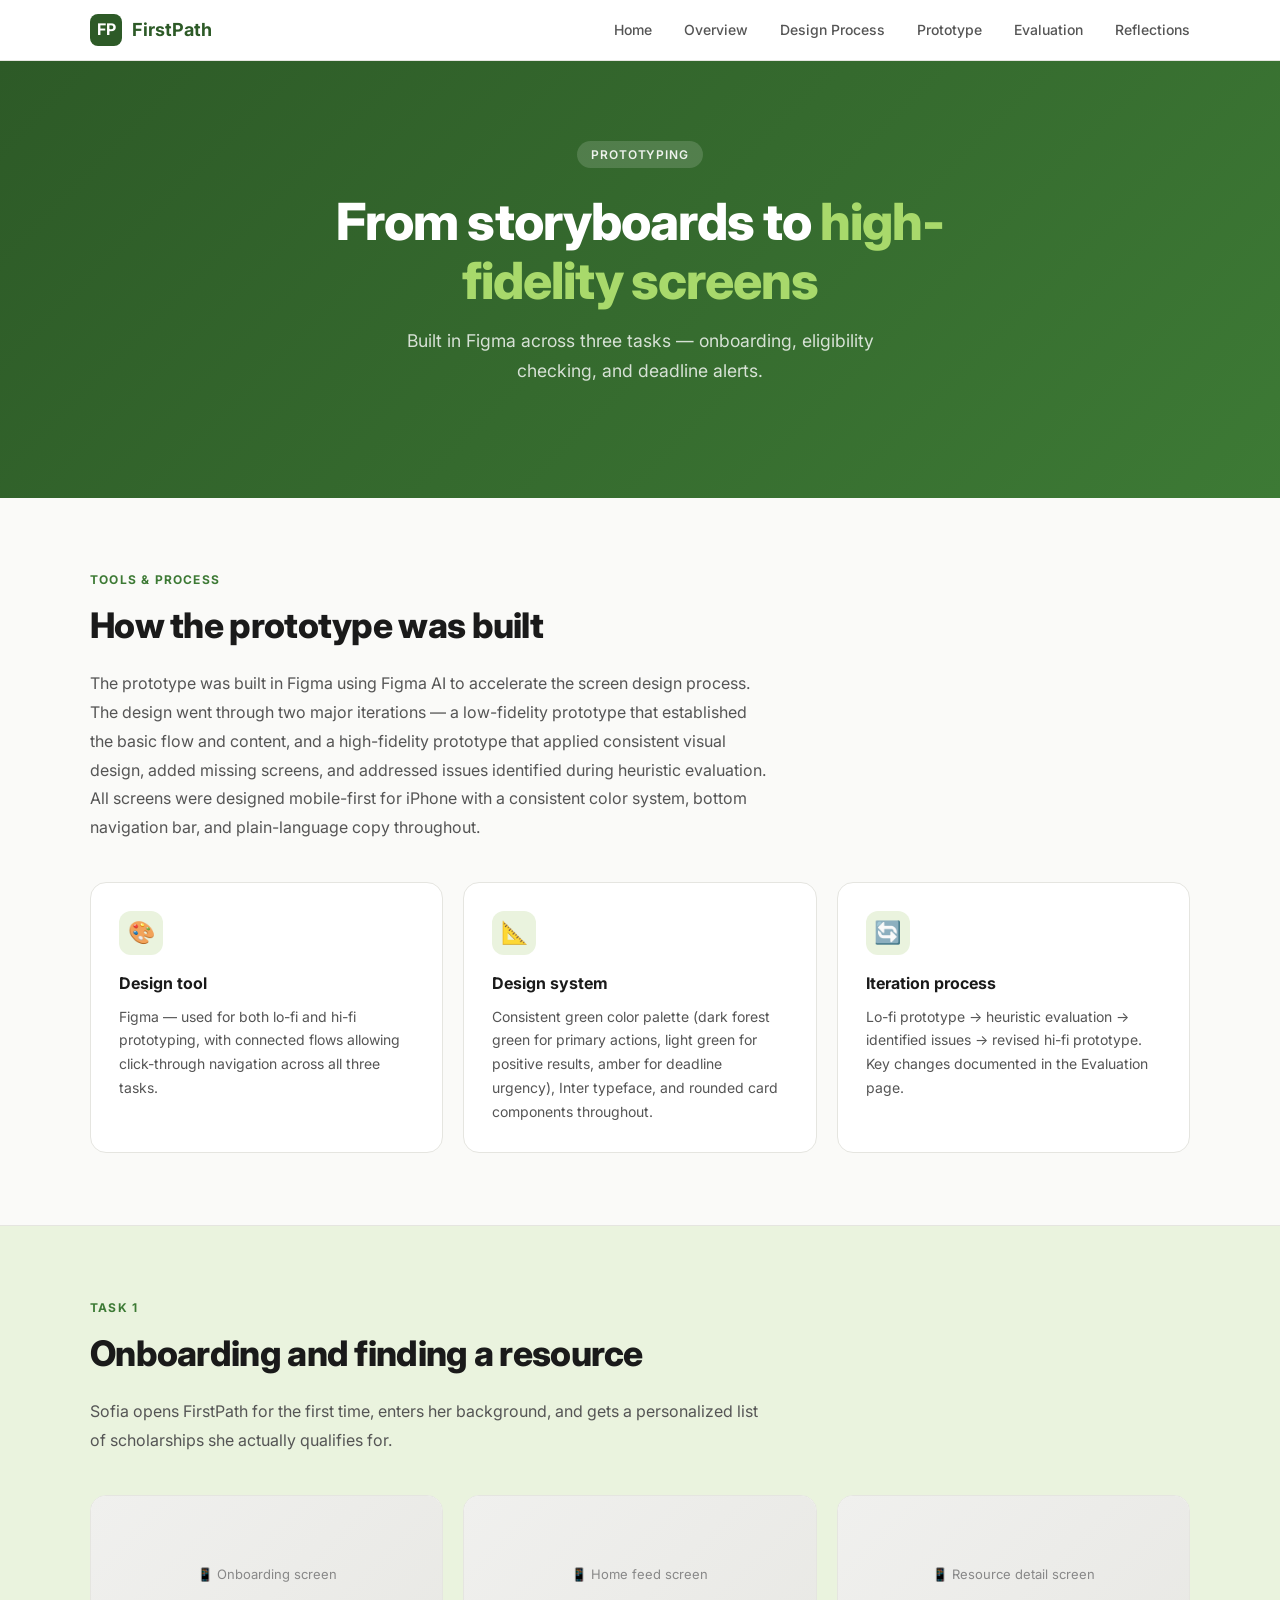
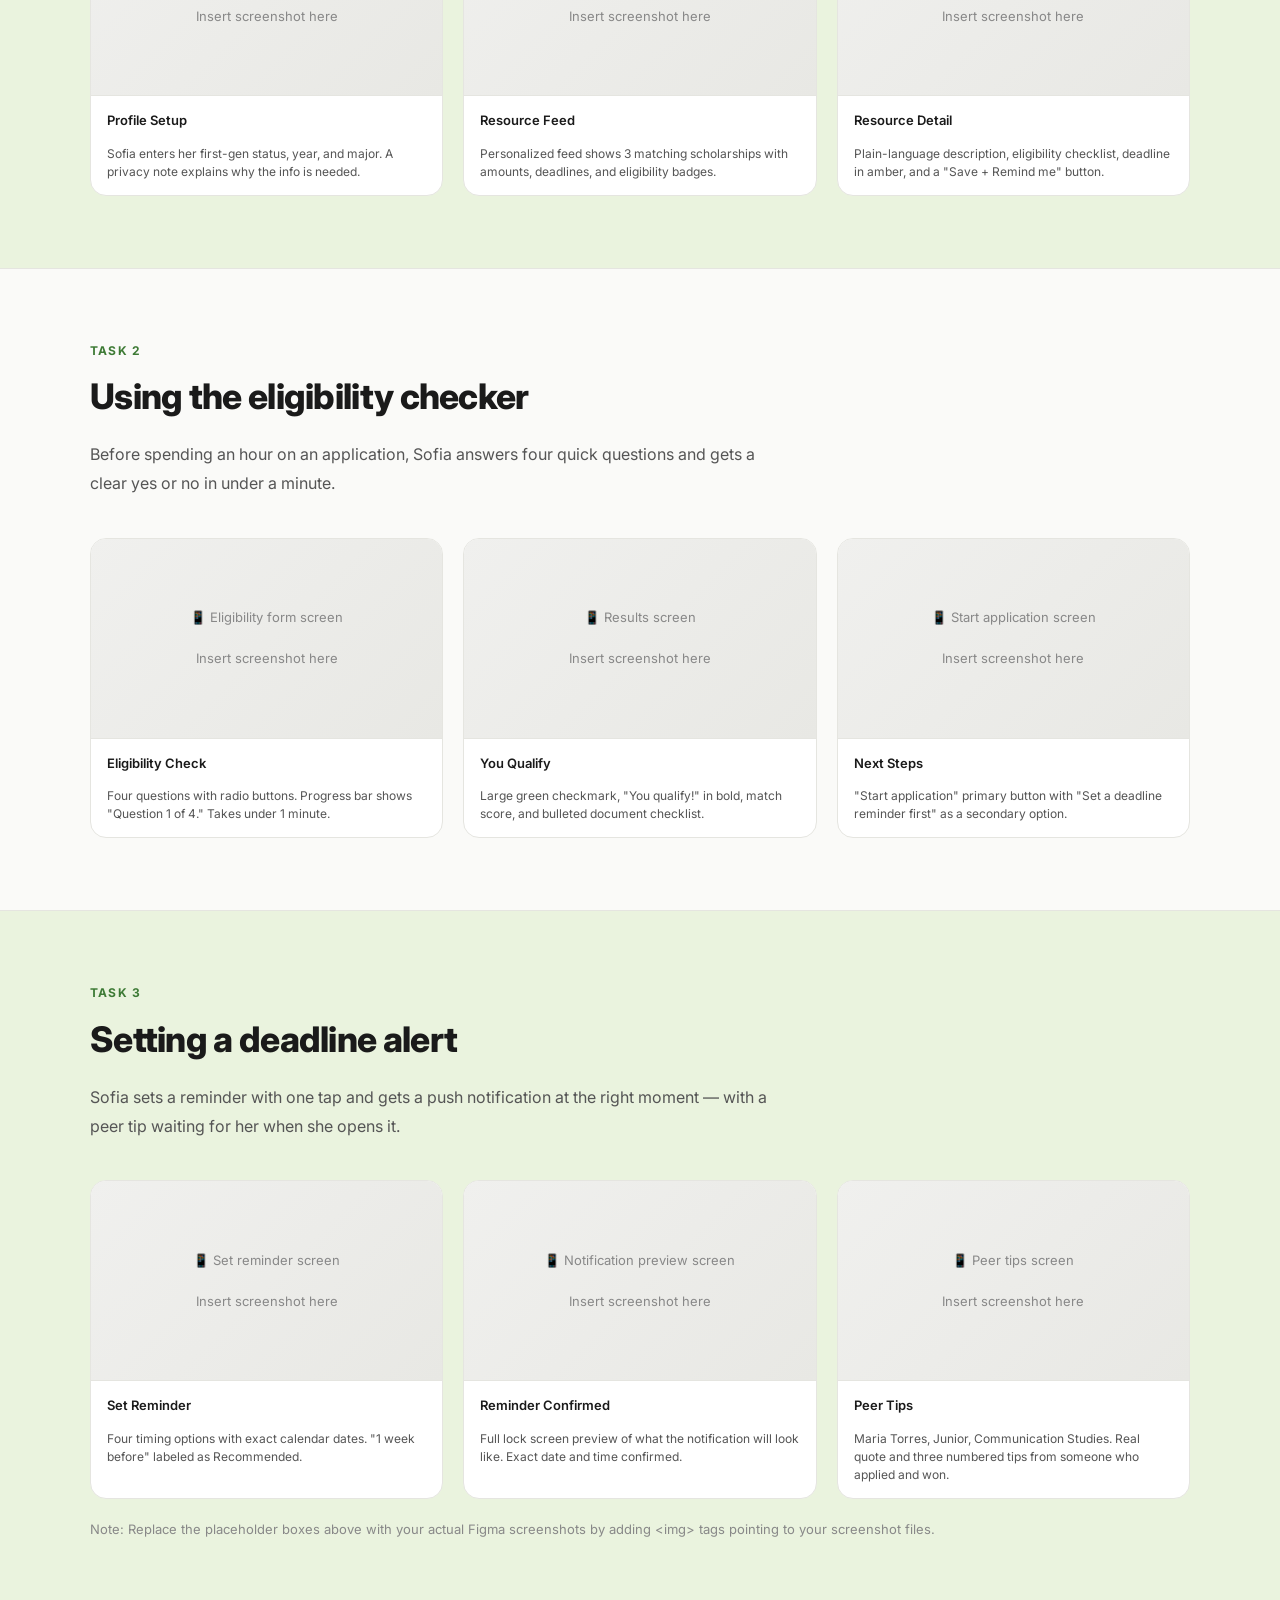
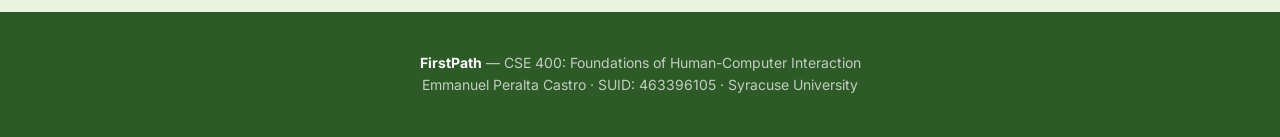
==== prototyping.html @ 4a7d6ab0 "Add FirstPath HCI portfolio website" ====
<!DOCTYPE html>
<html lang="en">
<head>
  <meta charset="UTF-8">
  <meta name="viewport" content="width=device-width, initial-scale=1.0">
  <title>Prototype — FirstPath</title>
  <link rel="stylesheet" href="style.css">
  <link href="https://fonts.googleapis.com/css2?family=Inter:wght@400;500;600;700;800&display=swap" rel="stylesheet">
</head>
<body>

<nav>
  <div class="nav-inner">
    <a href="index.html" class="nav-logo">
      <div class="logo-icon">FP</div>
      FirstPath
    </a>
    <ul class="nav-links">
      <li><a href="index.html">Home</a></li>
      <li><a href="overview.html">Overview</a></li>
      <li><a href="design-process.html">Design Process</a></li>
      <li><a href="prototyping.html">Prototype</a></li>
      <li><a href="heuristic-evaluation.html">Evaluation</a></li>
      <li><a href="reflections.html">Reflections</a></li>
    </ul>
  </div>
</nav>

<section class="hero">
  <div class="hero-inner">
    <span class="hero-eyebrow">Prototyping</span>
    <h1>From storyboards to <span>high-fidelity screens</span></h1>
    <p class="hero-sub">Built in Figma across three tasks — onboarding, eligibility checking, and deadline alerts.</p>
  </div>
</section>

<section class="section">
  <div class="section-inner">
    <div class="section-label">Tools & Process</div>
    <h2 class="section-title">How the prototype was built</h2>
    <p class="section-body">The prototype was built in Figma using Figma AI to accelerate the screen design process. The design went through two major iterations — a low-fidelity prototype that established the basic flow and content, and a high-fidelity prototype that applied consistent visual design, added missing screens, and addressed issues identified during heuristic evaluation. All screens were designed mobile-first for iPhone with a consistent color system, bottom navigation bar, and plain-language copy throughout.</p>

    <div class="card-grid">
      <div class="card">
        <div class="card-icon">🎨</div>
        <h3>Design tool</h3>
        <p>Figma — used for both lo-fi and hi-fi prototyping, with connected flows allowing click-through navigation across all three tasks.</p>
      </div>
      <div class="card">
        <div class="card-icon">📐</div>
        <h3>Design system</h3>
        <p>Consistent green color palette (dark forest green for primary actions, light green for positive results, amber for deadline urgency), Inter typeface, and rounded card components throughout.</p>
      </div>
      <div class="card">
        <div class="card-icon">🔄</div>
        <h3>Iteration process</h3>
        <p>Lo-fi prototype → heuristic evaluation → identified issues → revised hi-fi prototype. Key changes documented in the Evaluation page.</p>
      </div>
    </div>
  </div>
</section>

<div class="divider"></div>

<section class="section section-alt">
  <div class="section-inner">
    <div class="section-label">Task 1</div>
    <h2 class="section-title">Onboarding and finding a resource</h2>
    <p class="section-body">Sofia opens FirstPath for the first time, enters her background, and gets a personalized list of scholarships she actually qualifies for.</p>

    <div class="screens-grid">
      <div class="screen-card">
        <div class="screen-mock">📱 Onboarding screen<br><br>Insert screenshot here</div>
        <div class="screen-label">Profile Setup</div>
        <div class="screen-caption">Sofia enters her first-gen status, year, and major. A privacy note explains why the info is needed.</div>
      </div>
      <div class="screen-card">
        <div class="screen-mock">📱 Home feed screen<br><br>Insert screenshot here</div>
        <div class="screen-label">Resource Feed</div>
        <div class="screen-caption">Personalized feed shows 3 matching scholarships with amounts, deadlines, and eligibility badges.</div>
      </div>
      <div class="screen-card">
        <div class="screen-mock">📱 Resource detail screen<br><br>Insert screenshot here</div>
        <div class="screen-label">Resource Detail</div>
        <div class="screen-caption">Plain-language description, eligibility checklist, deadline in amber, and a "Save + Remind me" button.</div>
      </div>
    </div>
  </div>
</section>

<div class="divider"></div>

<section class="section">
  <div class="section-inner">
    <div class="section-label">Task 2</div>
    <h2 class="section-title">Using the eligibility checker</h2>
    <p class="section-body">Before spending an hour on an application, Sofia answers four quick questions and gets a clear yes or no in under a minute.</p>

    <div class="screens-grid">
      <div class="screen-card">
        <div class="screen-mock">📱 Eligibility form screen<br><br>Insert screenshot here</div>
        <div class="screen-label">Eligibility Check</div>
        <div class="screen-caption">Four questions with radio buttons. Progress bar shows "Question 1 of 4." Takes under 1 minute.</div>
      </div>
      <div class="screen-card">
        <div class="screen-mock">📱 Results screen<br><br>Insert screenshot here</div>
        <div class="screen-label">You Qualify</div>
        <div class="screen-caption">Large green checkmark, "You qualify!" in bold, match score, and bulleted document checklist.</div>
      </div>
      <div class="screen-card">
        <div class="screen-mock">📱 Start application screen<br><br>Insert screenshot here</div>
        <div class="screen-label">Next Steps</div>
        <div class="screen-caption">"Start application" primary button with "Set a deadline reminder first" as a secondary option.</div>
      </div>
    </div>
  </div>
</section>

<div class="divider"></div>

<section class="section section-alt">
  <div class="section-inner">
    <div class="section-label">Task 3</div>
    <h2 class="section-title">Setting a deadline alert</h2>
    <p class="section-body">Sofia sets a reminder with one tap and gets a push notification at the right moment — with a peer tip waiting for her when she opens it.</p>

    <div class="screens-grid">
      <div class="screen-card">
        <div class="screen-mock">📱 Set reminder screen<br><br>Insert screenshot here</div>
        <div class="screen-label">Set Reminder</div>
        <div class="screen-caption">Four timing options with exact calendar dates. "1 week before" labeled as Recommended.</div>
      </div>
      <div class="screen-card">
        <div class="screen-mock">📱 Notification preview screen<br><br>Insert screenshot here</div>
        <div class="screen-label">Reminder Confirmed</div>
        <div class="screen-caption">Full lock screen preview of what the notification will look like. Exact date and time confirmed.</div>
      </div>
      <div class="screen-card">
        <div class="screen-mock">📱 Peer tips screen<br><br>Insert screenshot here</div>
        <div class="screen-label">Peer Tips</div>
        <div class="screen-caption">Maria Torres, Junior, Communication Studies. Real quote and three numbered tips from someone who applied and won.</div>
      </div>
    </div>

    <p style="font-size:13px; color: var(--text-muted); margin-top: 20px;">Note: Replace the placeholder boxes above with your actual Figma screenshots by adding &lt;img&gt; tags pointing to your screenshot files.</p>
  </div>
</section>

<footer>
  <strong>FirstPath</strong> — CSE 400: Foundations of Human-Computer Interaction<br>
  Emmanuel Peralta Castro · SUID: 463396105 · Syracuse University
</footer>

</body>
</html>
---- style.css ----
/* FirstPath — HCI Portfolio Website */
/* Color palette */
:root {
  --green-dark: #2D5A27;
  --green-mid: #3D7A35;
  --green-light: #EAF3DE;
  --green-accent: #5DAF52;
  --amber: #E07A1F;
  --amber-light: #FEF3E2;
  --text-primary: #1A1A1A;
  --text-secondary: #555555;
  --text-muted: #888888;
  --bg: #FAFAF8;
  --bg-card: #FFFFFF;
  --border: #E5E5E0;
  --white: #FFFFFF;
}

* {
  margin: 0;
  padding: 0;
  box-sizing: border-box;
}

html {
  scroll-behavior: smooth;
}

body {
  font-family: 'Inter', -apple-system, BlinkMacSystemFont, sans-serif;
  background: var(--bg);
  color: var(--text-primary);
  line-height: 1.6;
  font-size: 16px;
}

/* NAV */
nav {
  position: sticky;
  top: 0;
  background: var(--white);
  border-bottom: 1px solid var(--border);
  z-index: 100;
  padding: 0 2rem;
}

.nav-inner {
  max-width: 1100px;
  margin: 0 auto;
  display: flex;
  align-items: center;
  justify-content: space-between;
  height: 60px;
}

.nav-logo {
  display: flex;
  align-items: center;
  gap: 10px;
  text-decoration: none;
  font-weight: 700;
  font-size: 18px;
  color: var(--green-dark);
}

.nav-logo .logo-icon {
  width: 32px;
  height: 32px;
  background: var(--green-dark);
  border-radius: 8px;
  display: flex;
  align-items: center;
  justify-content: center;
  color: white;
  font-size: 16px;
}

.nav-links {
  display: flex;
  gap: 2rem;
  list-style: none;
}

.nav-links a {
  text-decoration: none;
  color: var(--text-secondary);
  font-size: 14px;
  font-weight: 500;
  transition: color 0.2s;
}

.nav-links a:hover {
  color: var(--green-dark);
}

/* HERO */
.hero {
  background: linear-gradient(135deg, var(--green-dark) 0%, var(--green-mid) 100%);
  color: white;
  padding: 80px 2rem;
  text-align: center;
}

.hero-inner {
  max-width: 760px;
  margin: 0 auto;
}

.hero-eyebrow {
  display: inline-block;
  background: rgba(255,255,255,0.15);
  color: rgba(255,255,255,0.9);
  font-size: 12px;
  font-weight: 600;
  letter-spacing: 0.08em;
  text-transform: uppercase;
  padding: 4px 14px;
  border-radius: 20px;
  margin-bottom: 24px;
}

.hero h1 {
  font-size: clamp(2rem, 5vw, 3.2rem);
  font-weight: 800;
  line-height: 1.15;
  margin-bottom: 16px;
  letter-spacing: -0.02em;
}

.hero h1 span {
  color: #A8D96B;
}

.hero-sub {
  font-size: 1.1rem;
  color: rgba(255,255,255,0.8);
  max-width: 540px;
  margin: 0 auto 32px;
  line-height: 1.7;
}

.hero-meta {
  display: flex;
  justify-content: center;
  gap: 2rem;
  flex-wrap: wrap;
  font-size: 13px;
  color: rgba(255,255,255,0.7);
}

.hero-meta span {
  display: flex;
  align-items: center;
  gap: 6px;
}

/* SECTIONS */
.section {
  padding: 72px 2rem;
}

.section-alt {
  background: var(--green-light);
}

.section-inner {
  max-width: 1100px;
  margin: 0 auto;
}

.section-label {
  font-size: 12px;
  font-weight: 700;
  letter-spacing: 0.1em;
  text-transform: uppercase;
  color: var(--green-mid);
  margin-bottom: 8px;
}

.section-title {
  font-size: clamp(1.5rem, 3vw, 2.2rem);
  font-weight: 800;
  letter-spacing: -0.02em;
  color: var(--text-primary);
  margin-bottom: 16px;
}

.section-body {
  font-size: 1rem;
  color: var(--text-secondary);
  line-height: 1.8;
  max-width: 680px;
  margin-bottom: 40px;
}

/* CARDS */
.card-grid {
  display: grid;
  grid-template-columns: repeat(auto-fit, minmax(280px, 1fr));
  gap: 20px;
  margin-top: 32px;
}

.card {
  background: var(--bg-card);
  border: 1px solid var(--border);
  border-radius: 16px;
  padding: 28px;
}

.card-icon {
  width: 44px;
  height: 44px;
  background: var(--green-light);
  border-radius: 12px;
  display: flex;
  align-items: center;
  justify-content: center;
  font-size: 22px;
  margin-bottom: 16px;
}

.card h3 {
  font-size: 1rem;
  font-weight: 700;
  margin-bottom: 8px;
  color: var(--text-primary);
}

.card p {
  font-size: 14px;
  color: var(--text-secondary);
  line-height: 1.7;
}

/* TWO COL */
.two-col {
  display: grid;
  grid-template-columns: 1fr 1fr;
  gap: 48px;
  align-items: start;
}

.two-col-text h3 {
  font-size: 1.1rem;
  font-weight: 700;
  margin-bottom: 10px;
  color: var(--text-primary);
}

.two-col-text p {
  font-size: 15px;
  color: var(--text-secondary);
  line-height: 1.8;
  margin-bottom: 20px;
}

/* PERSONA */
.persona-card {
  background: var(--bg-card);
  border: 1px solid var(--border);
  border-radius: 20px;
  padding: 36px;
  display: grid;
  grid-template-columns: auto 1fr;
  gap: 32px;
  align-items: start;
}

.persona-avatar {
  width: 80px;
  height: 80px;
  background: linear-gradient(135deg, var(--green-mid), var(--green-accent));
  border-radius: 50%;
  display: flex;
  align-items: center;
  justify-content: center;
  font-size: 2rem;
  color: white;
  font-weight: 700;
  flex-shrink: 0;
}

.persona-name {
  font-size: 1.4rem;
  font-weight: 800;
  color: var(--text-primary);
  margin-bottom: 4px;
}

.persona-meta {
  font-size: 14px;
  color: var(--text-muted);
  margin-bottom: 20px;
}

.persona-grid {
  display: grid;
  grid-template-columns: 1fr 1fr;
  gap: 16px;
  margin-top: 16px;
}

.persona-item h4 {
  font-size: 11px;
  font-weight: 700;
  text-transform: uppercase;
  letter-spacing: 0.08em;
  color: var(--green-mid);
  margin-bottom: 6px;
}

.persona-item p {
  font-size: 14px;
  color: var(--text-secondary);
  line-height: 1.6;
}

.persona-quote {
  background: var(--green-light);
  border-left: 3px solid var(--green-mid);
  padding: 14px 18px;
  border-radius: 0 8px 8px 0;
  font-size: 15px;
  font-style: italic;
  color: var(--green-dark);
  margin-top: 20px;
}

/* JOURNEY MAP */
.journey {
  display: grid;
  grid-template-columns: repeat(6, 1fr);
  gap: 12px;
  margin-top: 32px;
  overflow-x: auto;
}

.journey-stage {
  background: var(--bg-card);
  border: 1px solid var(--border);
  border-radius: 12px;
  padding: 20px 16px;
  min-width: 160px;
}

.stage-num {
  font-size: 11px;
  font-weight: 700;
  color: var(--green-mid);
  text-transform: uppercase;
  letter-spacing: 0.08em;
  margin-bottom: 6px;
}

.stage-name {
  font-size: 14px;
  font-weight: 700;
  color: var(--text-primary);
  margin-bottom: 10px;
}

.stage-desc {
  font-size: 13px;
  color: var(--text-secondary);
  line-height: 1.6;
  margin-bottom: 12px;
}

.stage-emotion {
  display: inline-block;
  font-size: 12px;
  padding: 3px 10px;
  border-radius: 20px;
  font-weight: 600;
}

.emotion-bad { background: #FDECEC; color: #9B2626; }
.emotion-ok { background: #FEF3E2; color: #854F0B; }
.emotion-good { background: var(--green-light); color: var(--green-dark); }

/* STORYBOARD */
.storyboard-section {
  margin-bottom: 56px;
}

.storyboard-title {
  font-size: 1.1rem;
  font-weight: 700;
  color: var(--text-primary);
  margin-bottom: 6px;
  display: flex;
  align-items: center;
  gap: 10px;
}

.task-badge {
  font-size: 11px;
  font-weight: 700;
  padding: 3px 10px;
  border-radius: 20px;
  background: var(--green-light);
  color: var(--green-dark);
}

.storyboard-desc {
  font-size: 14px;
  color: var(--text-secondary);
  margin-bottom: 20px;
}

.frames-grid {
  display: grid;
  grid-template-columns: repeat(5, 1fr);
  gap: 12px;
}

.frame-card {
  background: var(--bg-card);
  border: 1px solid var(--border);
  border-radius: 12px;
  overflow: hidden;
}

.frame-num-badge {
  background: var(--green-dark);
  color: white;
  font-size: 11px;
  font-weight: 700;
  padding: 4px 10px;
}

.frame-content {
  padding: 14px;
  font-size: 13px;
  color: var(--text-secondary);
  line-height: 1.6;
}

/* PROTOTYPE SCREENS */
.screens-grid {
  display: grid;
  grid-template-columns: repeat(auto-fit, minmax(220px, 1fr));
  gap: 20px;
  margin-top: 24px;
}

.screen-card {
  background: var(--bg-card);
  border: 1px solid var(--border);
  border-radius: 16px;
  overflow: hidden;
}

.screen-mock {
  background: linear-gradient(135deg, #f0f0ee, #e8e8e4);
  height: 200px;
  display: flex;
  align-items: center;
  justify-content: center;
  font-size: 13px;
  color: var(--text-muted);
  text-align: center;
  padding: 16px;
  border-bottom: 1px solid var(--border);
}

.screen-label {
  padding: 14px 16px;
  font-size: 13px;
  font-weight: 600;
  color: var(--text-primary);
}

.screen-caption {
  padding: 0 16px 14px;
  font-size: 12px;
  color: var(--text-secondary);
  line-height: 1.5;
}

/* HEURISTIC TABLE */
.h-table {
  width: 100%;
  border-collapse: collapse;
  margin-top: 24px;
  background: var(--bg-card);
  border-radius: 16px;
  overflow: hidden;
  border: 1px solid var(--border);
  font-size: 14px;
}

.h-table th {
  background: var(--green-dark);
  color: white;
  padding: 14px 18px;
  text-align: left;
  font-size: 12px;
  font-weight: 700;
  letter-spacing: 0.05em;
  text-transform: uppercase;
}

.h-table td {
  padding: 16px 18px;
  border-bottom: 1px solid var(--border);
  vertical-align: top;
  color: var(--text-secondary);
  line-height: 1.6;
}

.h-table tr:last-child td {
  border-bottom: none;
}

.h-table tr:nth-child(even) td {
  background: #FAFAF8;
}

.severity {
  display: inline-block;
  font-size: 12px;
  font-weight: 700;
  padding: 3px 10px;
  border-radius: 20px;
}

.sev-2 { background: var(--amber-light); color: var(--amber); }
.sev-3 { background: #FDECEC; color: #9B2626; }

/* TASK LIST */
.task-list {
  display: grid;
  grid-template-columns: 1fr 1fr;
  gap: 10px;
  margin-top: 24px;
}

.task-item {
  display: flex;
  align-items: flex-start;
  gap: 12px;
  background: var(--bg-card);
  border: 1px solid var(--border);
  border-radius: 10px;
  padding: 14px 16px;
  font-size: 14px;
  color: var(--text-secondary);
}

.task-num {
  width: 24px;
  height: 24px;
  background: var(--green-light);
  color: var(--green-dark);
  border-radius: 50%;
  display: flex;
  align-items: center;
  justify-content: center;
  font-size: 12px;
  font-weight: 700;
  flex-shrink: 0;
}

/* REFLECTIONS */
.reflection-grid {
  display: grid;
  grid-template-columns: 1fr 1fr 1fr;
  gap: 20px;
  margin-top: 32px;
}

.reflection-card {
  background: var(--bg-card);
  border: 1px solid var(--border);
  border-radius: 16px;
  padding: 28px;
}

.reflection-card h3 {
  font-size: 14px;
  font-weight: 700;
  color: var(--green-dark);
  text-transform: uppercase;
  letter-spacing: 0.06em;
  margin-bottom: 12px;
}

.reflection-card p {
  font-size: 14px;
  color: var(--text-secondary);
  line-height: 1.8;
}

/* FOOTER */
footer {
  background: var(--green-dark);
  color: rgba(255,255,255,0.7);
  text-align: center;
  padding: 40px 2rem;
  font-size: 14px;
}

footer strong {
  color: white;
}

/* DIVIDER */
.divider {
  height: 1px;
  background: var(--border);
  margin: 0;
}

/* RESPONSIVE */
@media (max-width: 768px) {
  .two-col { grid-template-columns: 1fr; }
  .journey { grid-template-columns: repeat(3, 1fr); }
  .frames-grid { grid-template-columns: repeat(3, 1fr); }
  .persona-card { grid-template-columns: 1fr; }
  .persona-grid { grid-template-columns: 1fr; }
  .task-list { grid-template-columns: 1fr; }
  .reflection-grid { grid-template-columns: 1fr; }
  .nav-links { display: none; }
}
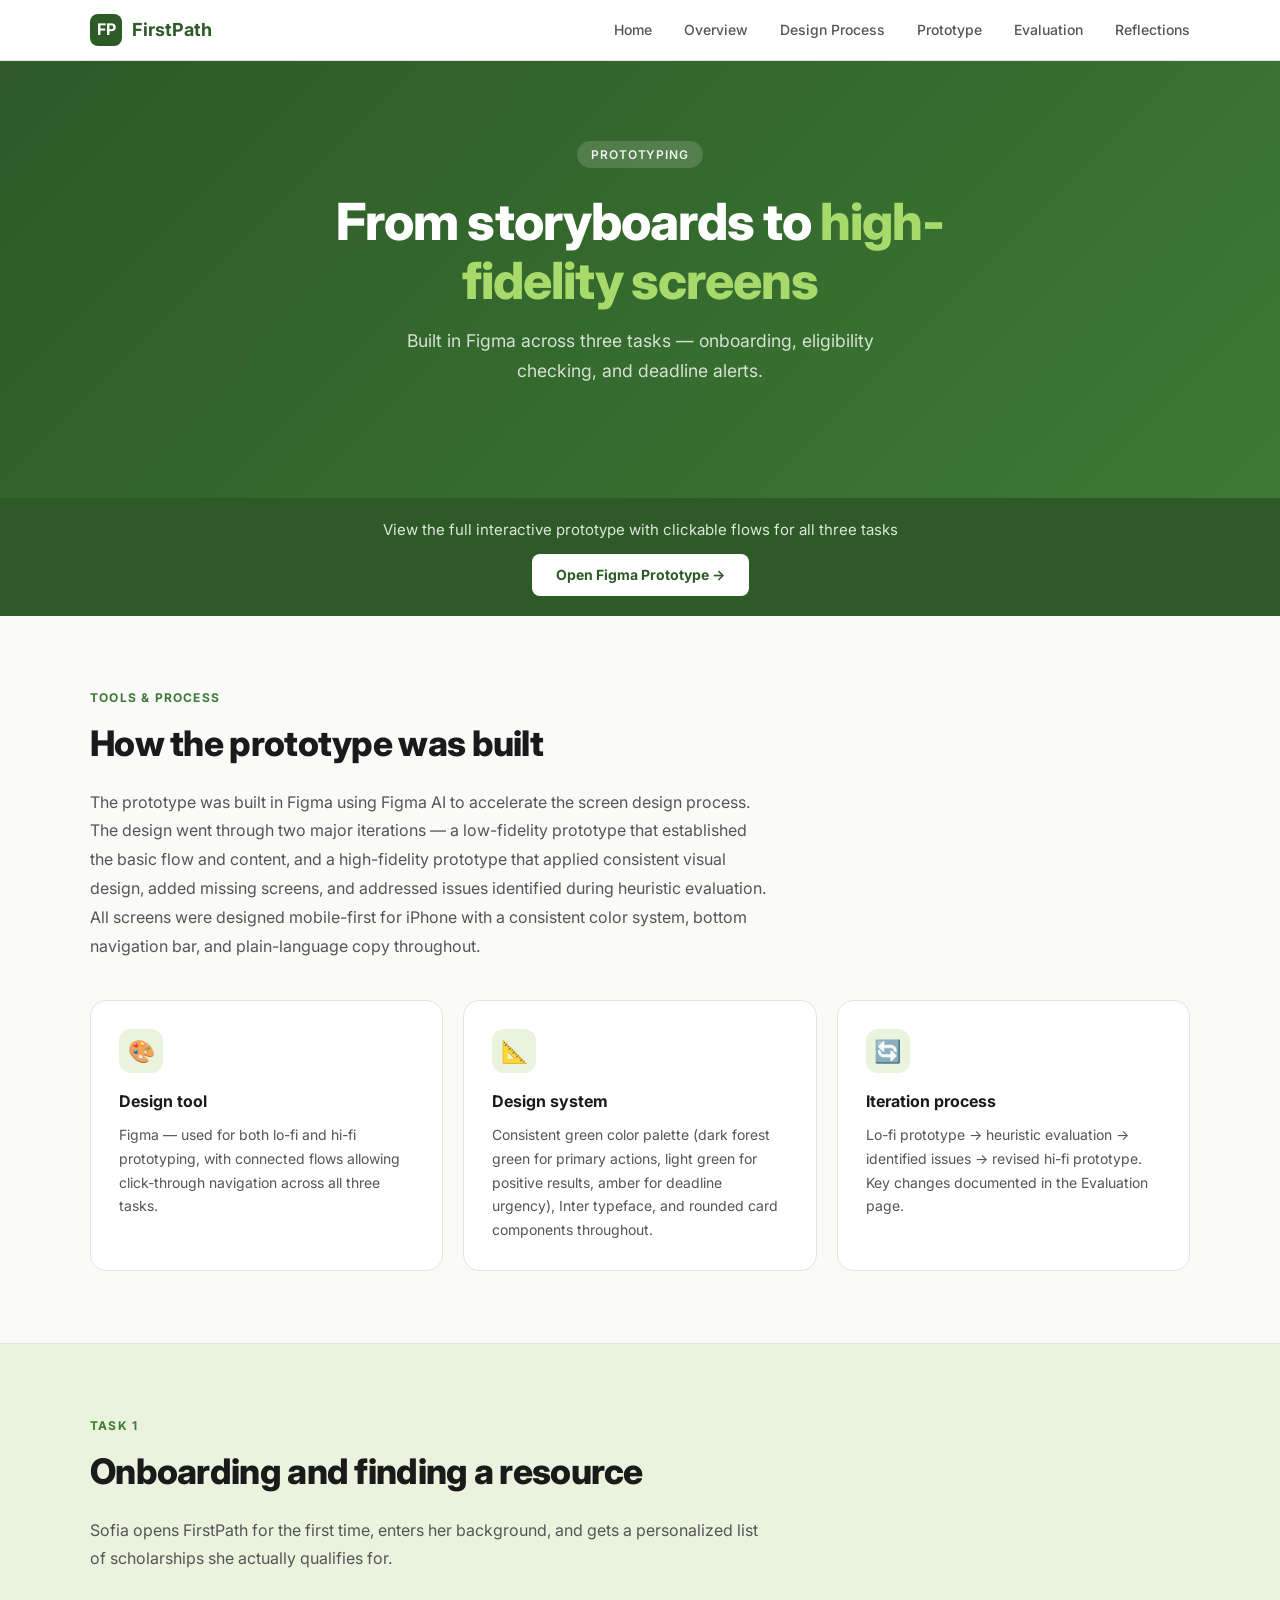
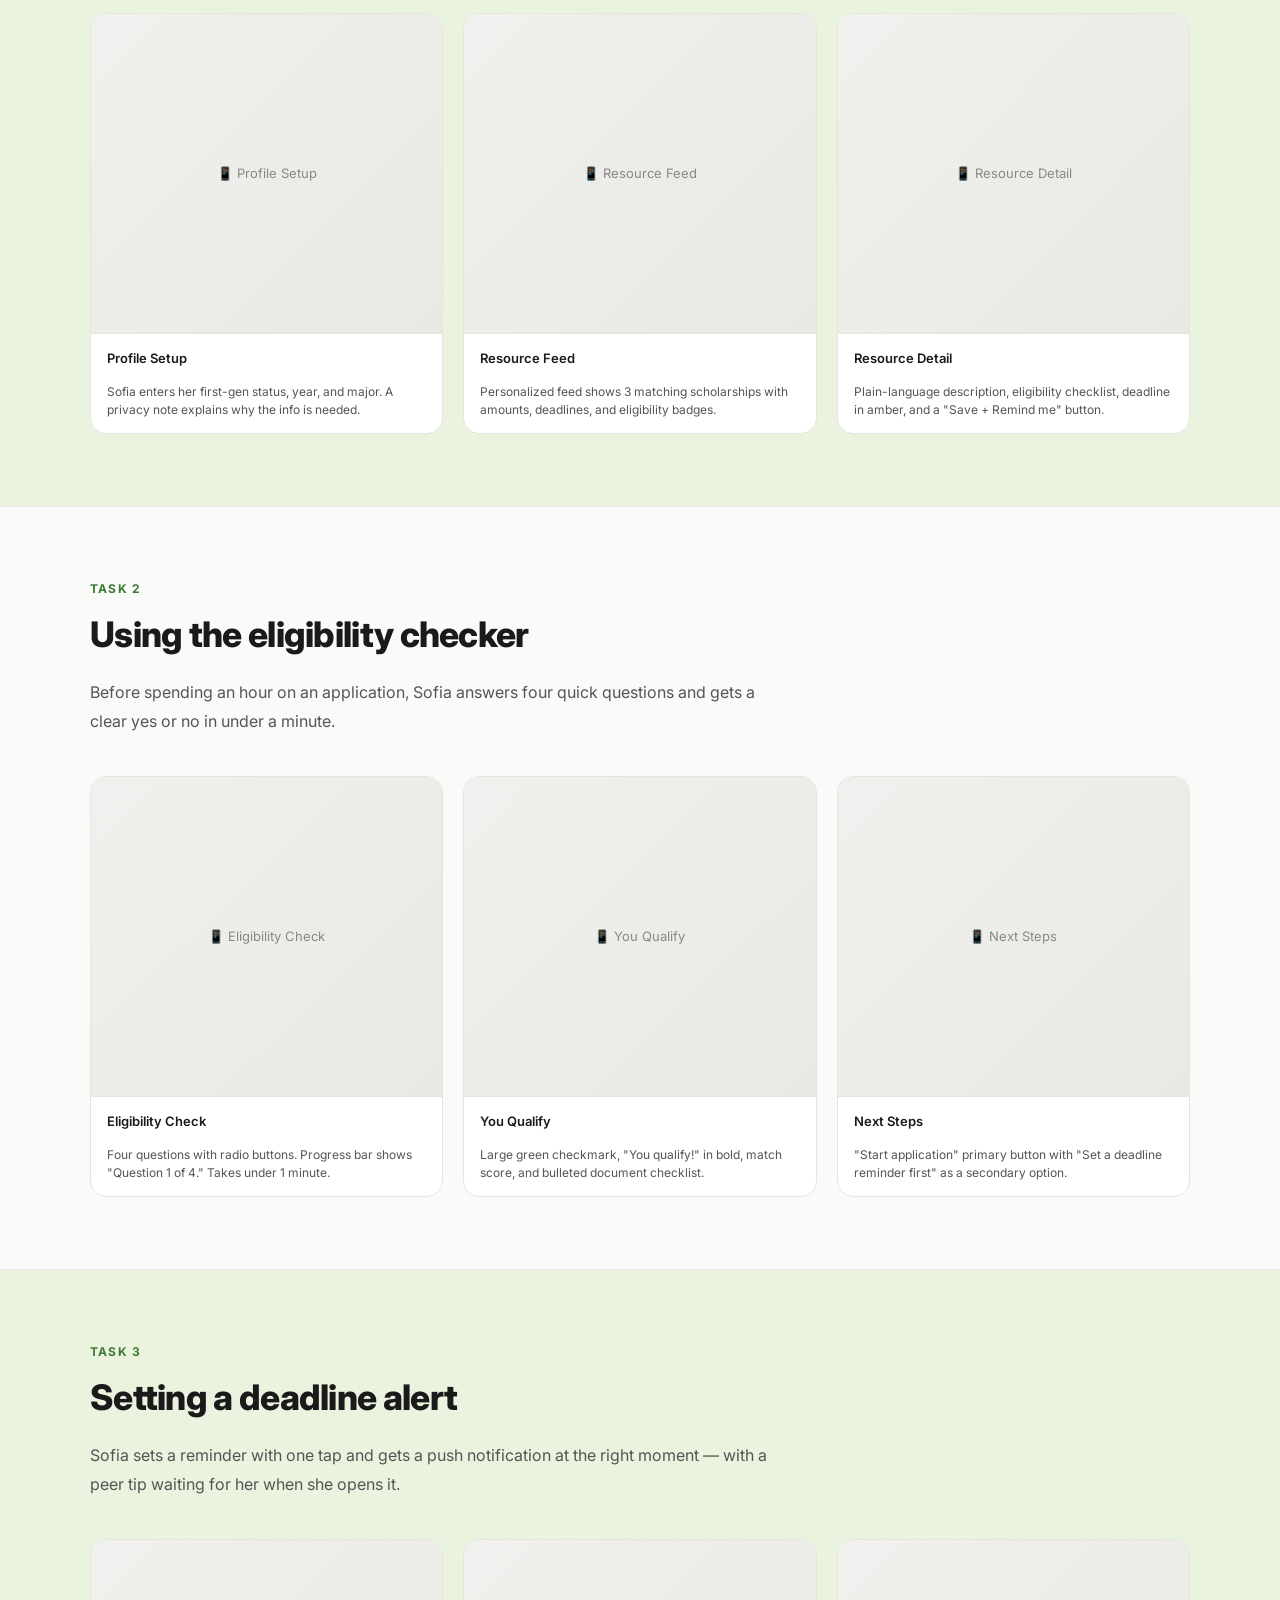
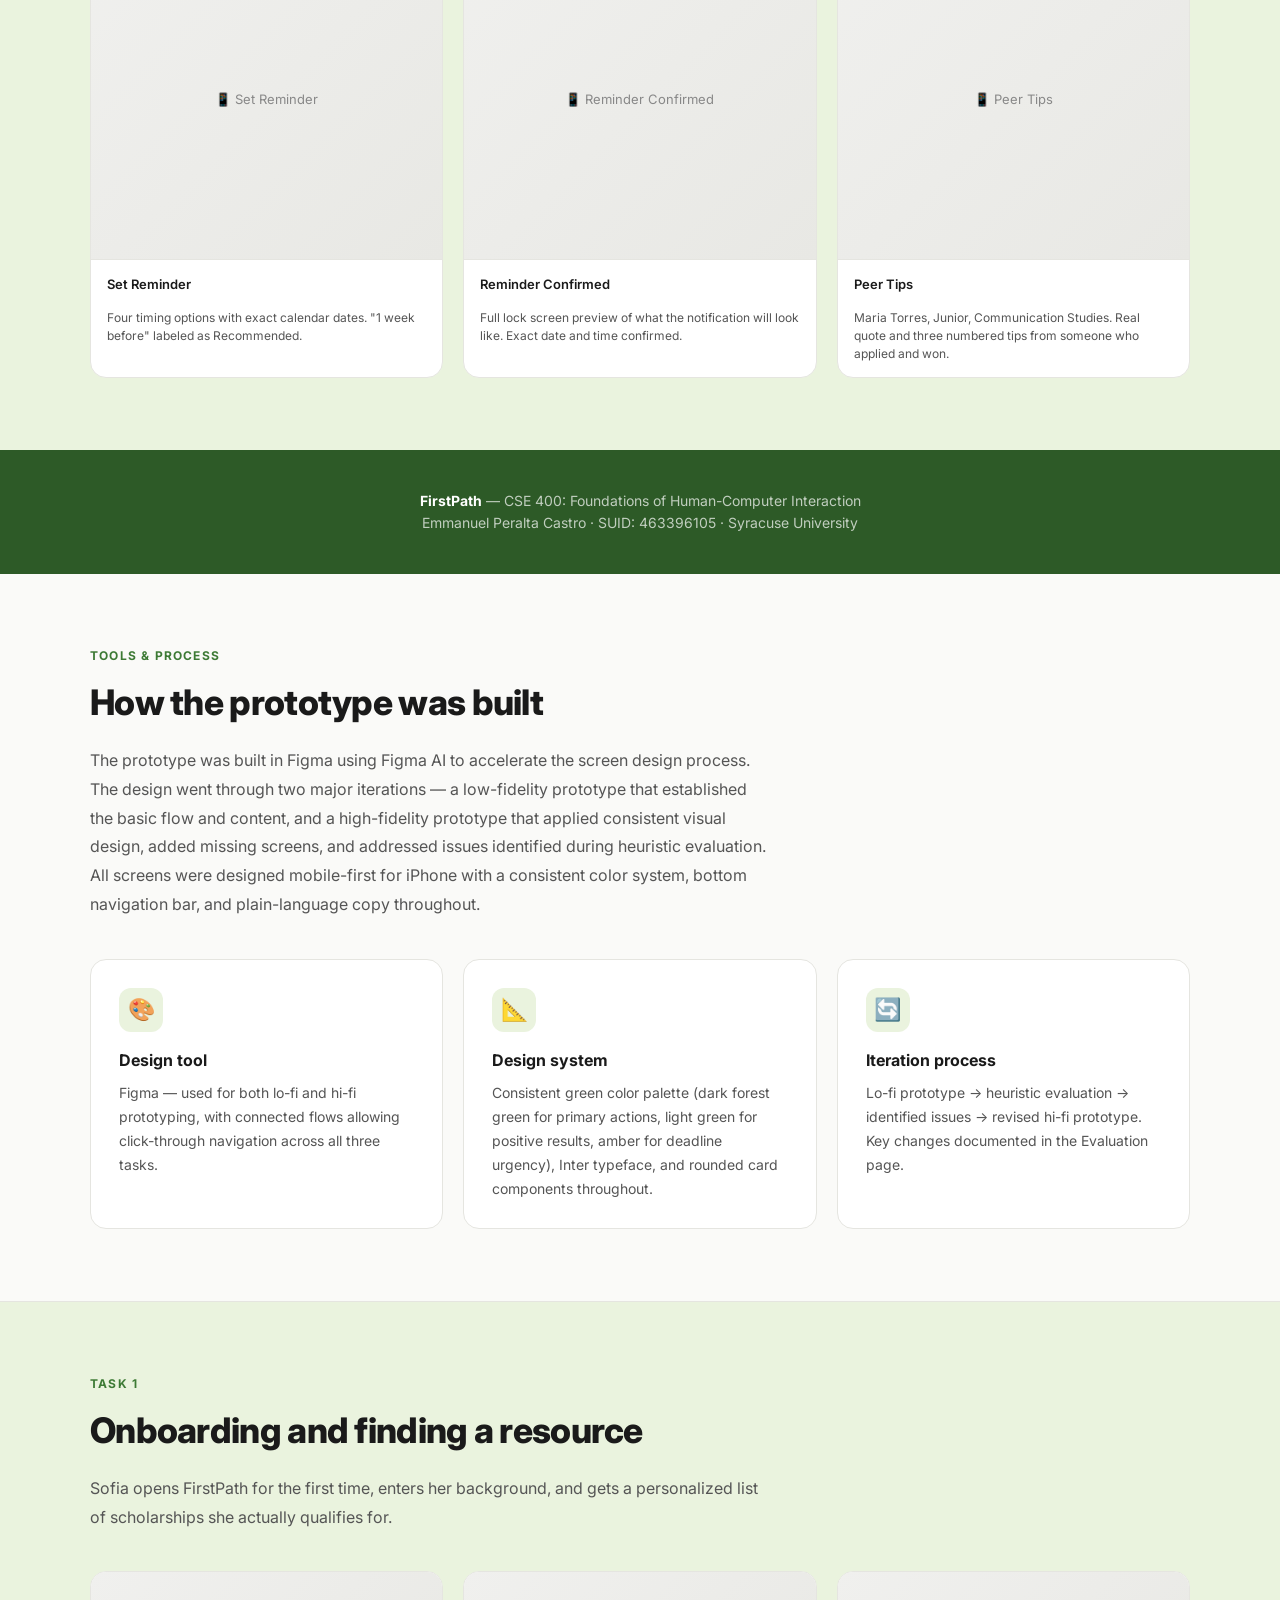
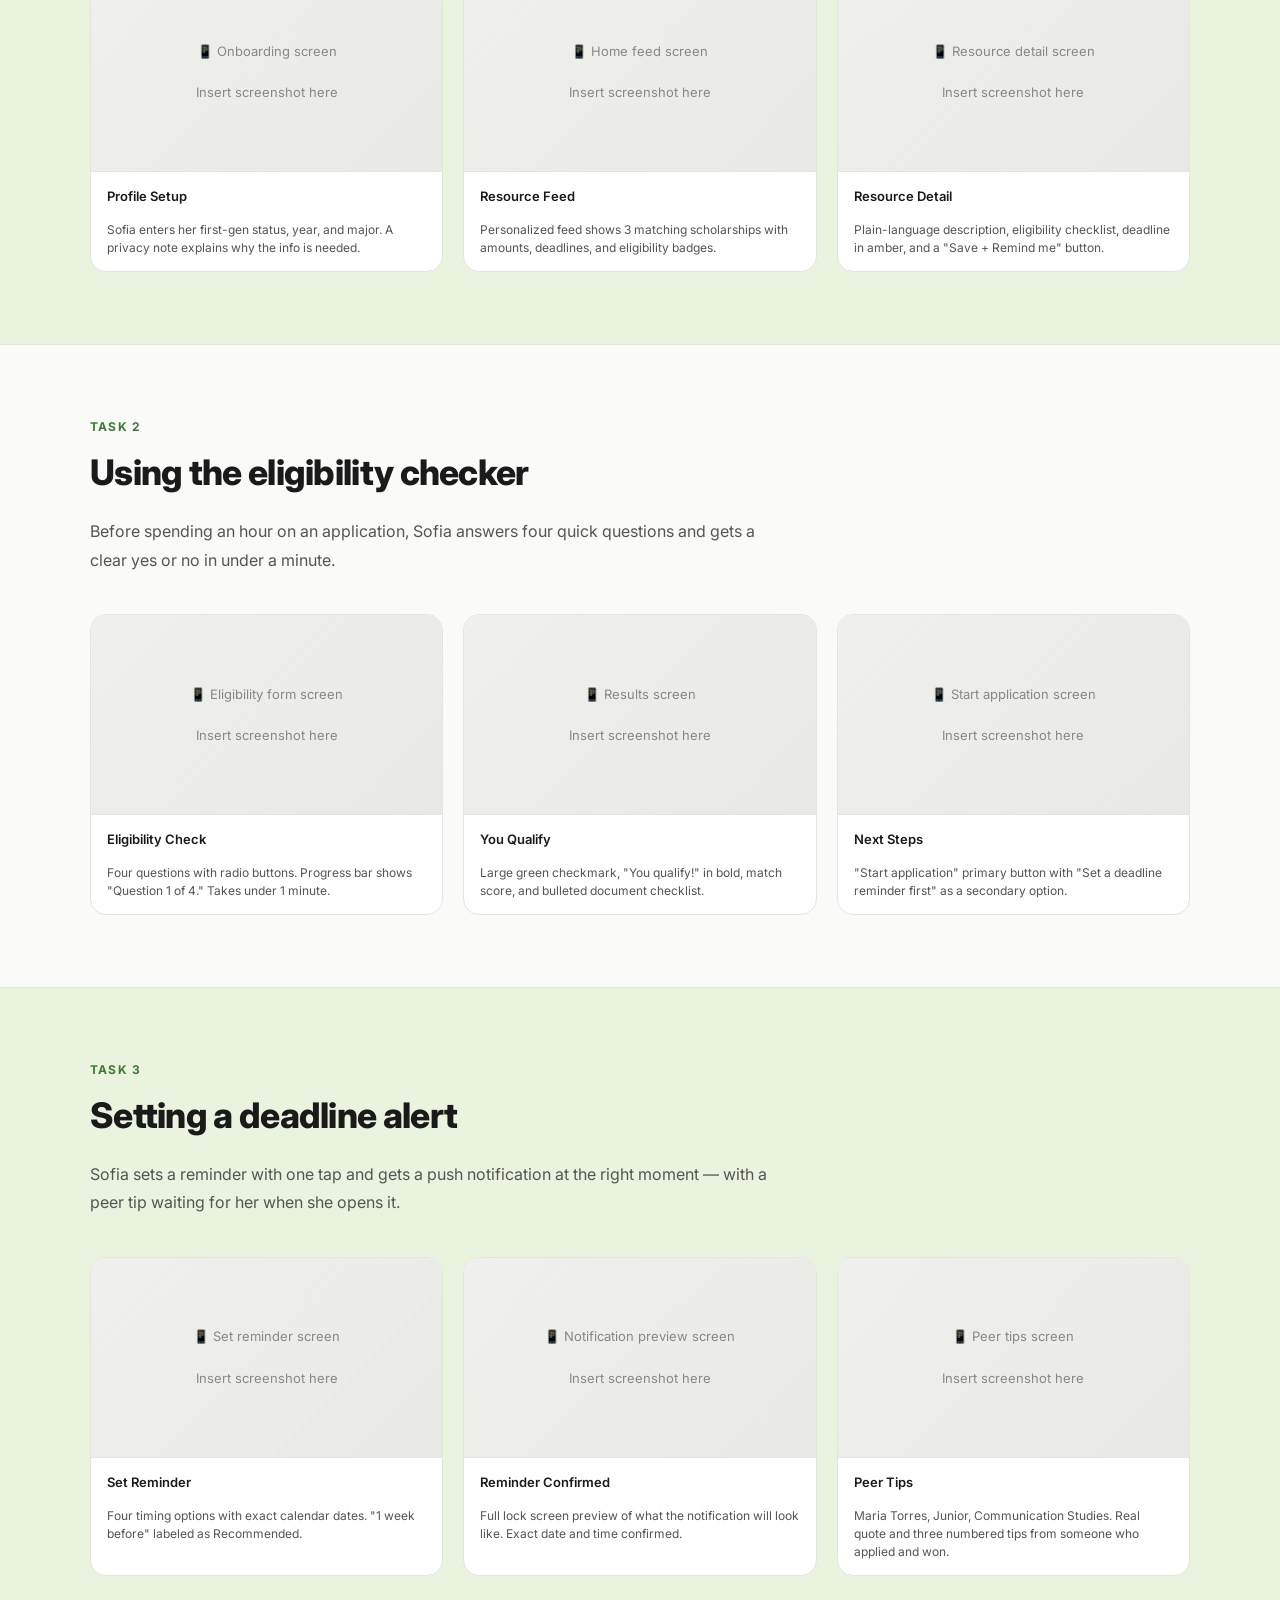
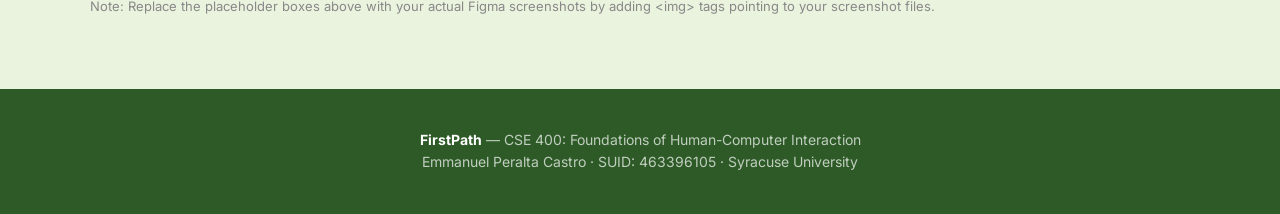
==== commit 26cbbb54: "Add Figma banner and styling to prototyping.html Added a Figma banner with a link to the interactive" ====
--- a/prototyping.html
+++ b/prototyping.html
@@ -6,6 +6,49 @@
   <title>Prototype — FirstPath</title>
   <link rel="stylesheet" href="style.css">
   <link href="https://fonts.googleapis.com/css2?family=Inter:wght@400;500;600;700;800&display=swap" rel="stylesheet">
+  <style>
+    .figma-banner {
+      background: #2D5A27;
+      color: white;
+      padding: 20px 2rem;
+      text-align: center;
+    }
+    .figma-banner p {
+      font-size: 15px;
+      margin-bottom: 12px;
+      color: rgba(255,255,255,0.85);
+    }
+    .figma-btn {
+      display: inline-block;
+      background: white;
+      color: #2D5A27;
+      font-weight: 700;
+      font-size: 14px;
+      padding: 10px 24px;
+      border-radius: 8px;
+      text-decoration: none;
+    }
+    .screen-img {
+      width: 100%;
+      height: auto;
+      display: block;
+      border-bottom: 1px solid #E5E5E0;
+      border-radius: 8px 8px 0 0;
+      object-fit: cover;
+    }
+    .screen-placeholder {
+      background: linear-gradient(135deg, #f0f0ee, #e8e8e4);
+      height: 320px;
+      display: flex;
+      align-items: center;
+      justify-content: center;
+      font-size: 13px;
+      color: #888888;
+      text-align: center;
+      padding: 16px;
+      border-bottom: 1px solid #E5E5E0;
+    }
+  </style>
 </head>
 <body>
 
@@ -34,12 +77,16 @@
   </div>
 </section>
 
+<div class="figma-banner">
+  <p>View the full interactive prototype with clickable flows for all three tasks</p>
+  <a href="https://www.figma.com/make/Oadhkn92I1z7SN5LDuexps/User-friendly-resource-hub?t=aUqxUYAsic6iJaYo-1" target="_blank" class="figma-btn">Open Figma Prototype →</a>
+</div>
+
 <section class="section">
   <div class="section-inner">
     <div class="section-label">Tools & Process</div>
     <h2 class="section-title">How the prototype was built</h2>
     <p class="section-body">The prototype was built in Figma using Figma AI to accelerate the screen design process. The design went through two major iterations — a low-fidelity prototype that established the basic flow and content, and a high-fidelity prototype that applied consistent visual design, added missing screens, and addressed issues identified during heuristic evaluation. All screens were designed mobile-first for iPhone with a consistent color system, bottom navigation bar, and plain-language copy throughout.</p>
-
     <div class="card-grid">
       <div class="card">
         <div class="card-icon">🎨</div>
@@ -67,20 +114,22 @@
     <div class="section-label">Task 1</div>
     <h2 class="section-title">Onboarding and finding a resource</h2>
     <p class="section-body">Sofia opens FirstPath for the first time, enters her background, and gets a personalized list of scholarships she actually qualifies for.</p>
-
-    <div class="screens-grid">
-      <div class="screen-card">
-        <div class="screen-mock">📱 Onboarding screen<br><br>Insert screenshot here</div>
+    <div class="screens-grid">
+      <div class="screen-card">
+        <img src="images/task1-onboarding.png" alt="Profile setup screen" class="screen-img" onerror="this.style.display='none'; this.nextElementSibling.style.display='flex';">
+        <div class="screen-placeholder" style="display:none;">📱 Profile Setup</div>
         <div class="screen-label">Profile Setup</div>
         <div class="screen-caption">Sofia enters her first-gen status, year, and major. A privacy note explains why the info is needed.</div>
       </div>
       <div class="screen-card">
-        <div class="screen-mock">📱 Home feed screen<br><br>Insert screenshot here</div>
+        <img src="images/task1-feed.png" alt="Resource feed screen" class="screen-img" onerror="this.style.display='none'; this.nextElementSibling.style.display='flex';">
+        <div class="screen-placeholder" style="display:none;">📱 Resource Feed</div>
         <div class="screen-label">Resource Feed</div>
         <div class="screen-caption">Personalized feed shows 3 matching scholarships with amounts, deadlines, and eligibility badges.</div>
       </div>
       <div class="screen-card">
-        <div class="screen-mock">📱 Resource detail screen<br><br>Insert screenshot here</div>
+        <img src="images/task1-detail.png" alt="Resource detail screen" class="screen-img" onerror="this.style.display='none'; this.nextElementSibling.style.display='flex';">
+        <div class="screen-placeholder" style="display:none;">📱 Resource Detail</div>
         <div class="screen-label">Resource Detail</div>
         <div class="screen-caption">Plain-language description, eligibility checklist, deadline in amber, and a "Save + Remind me" button.</div>
       </div>
@@ -95,20 +144,22 @@
     <div class="section-label">Task 2</div>
     <h2 class="section-title">Using the eligibility checker</h2>
     <p class="section-body">Before spending an hour on an application, Sofia answers four quick questions and gets a clear yes or no in under a minute.</p>
-
-    <div class="screens-grid">
-      <div class="screen-card">
-        <div class="screen-mock">📱 Eligibility form screen<br><br>Insert screenshot here</div>
+    <div class="screens-grid">
+      <div class="screen-card">
+        <img src="images/task2-checker.png" alt="Eligibility checker screen" class="screen-img" onerror="this.style.display='none'; this.nextElementSibling.style.display='flex';">
+        <div class="screen-placeholder" style="display:none;">📱 Eligibility Check</div>
         <div class="screen-label">Eligibility Check</div>
         <div class="screen-caption">Four questions with radio buttons. Progress bar shows "Question 1 of 4." Takes under 1 minute.</div>
       </div>
       <div class="screen-card">
-        <div class="screen-mock">📱 Results screen<br><br>Insert screenshot here</div>
+        <img src="images/task2-results.png" alt="Eligibility results screen" class="screen-img" onerror="this.style.display='none'; this.nextElementSibling.style.display='flex';">
+        <div class="screen-placeholder" style="display:none;">📱 You Qualify</div>
         <div class="screen-label">You Qualify</div>
         <div class="screen-caption">Large green checkmark, "You qualify!" in bold, match score, and bulleted document checklist.</div>
       </div>
       <div class="screen-card">
-        <div class="screen-mock">📱 Start application screen<br><br>Insert screenshot here</div>
+        <img src="images/task2-start.png" alt="Start application screen" class="screen-img" onerror="this.style.display='none'; this.nextElementSibling.style.display='flex';">
+        <div class="screen-placeholder" style="display:none;">📱 Next Steps</div>
         <div class="screen-label">Next Steps</div>
         <div class="screen-caption">"Start application" primary button with "Set a deadline reminder first" as a secondary option.</div>
       </div>
@@ -123,26 +174,26 @@
     <div class="section-label">Task 3</div>
     <h2 class="section-title">Setting a deadline alert</h2>
     <p class="section-body">Sofia sets a reminder with one tap and gets a push notification at the right moment — with a peer tip waiting for her when she opens it.</p>
-
-    <div class="screens-grid">
-      <div class="screen-card">
-        <div class="screen-mock">📱 Set reminder screen<br><br>Insert screenshot here</div>
+    <div class="screens-grid">
+      <div class="screen-card">
+        <img src="images/task3-reminder.png" alt="Set reminder screen" class="screen-img" onerror="this.style.display='none'; this.nextElementSibling.style.display='flex';">
+        <div class="screen-placeholder" style="display:none;">📱 Set Reminder</div>
         <div class="screen-label">Set Reminder</div>
         <div class="screen-caption">Four timing options with exact calendar dates. "1 week before" labeled as Recommended.</div>
       </div>
       <div class="screen-card">
-        <div class="screen-mock">📱 Notification preview screen<br><br>Insert screenshot here</div>
+        <img src="images/task3-notification.png" alt="Reminder confirmation screen" class="screen-img" onerror="this.style.display='none'; this.nextElementSibling.style.display='flex';">
+        <div class="screen-placeholder" style="display:none;">📱 Reminder Confirmed</div>
         <div class="screen-label">Reminder Confirmed</div>
         <div class="screen-caption">Full lock screen preview of what the notification will look like. Exact date and time confirmed.</div>
       </div>
       <div class="screen-card">
-        <div class="screen-mock">📱 Peer tips screen<br><br>Insert screenshot here</div>
+        <img src="images/task3-peertips.png" alt="Peer tips screen" class="screen-img" onerror="this.style.display='none'; this.nextElementSibling.style.display='flex';">
+        <div class="screen-placeholder" style="display:none;">📱 Peer Tips</div>
         <div class="screen-label">Peer Tips</div>
         <div class="screen-caption">Maria Torres, Junior, Communication Studies. Real quote and three numbered tips from someone who applied and won.</div>
       </div>
     </div>
-
-    <p style="font-size:13px; color: var(--text-muted); margin-top: 20px;">Note: Replace the placeholder boxes above with your actual Figma screenshots by adding &lt;img&gt; tags pointing to your screenshot files.</p>
   </div>
 </section>
 
@@ -152,4 +203,122 @@
 </footer>
 
 </body>
+</html><section class="section">
+  <div class="section-inner">
+    <div class="section-label">Tools & Process</div>
+    <h2 class="section-title">How the prototype was built</h2>
+    <p class="section-body">The prototype was built in Figma using Figma AI to accelerate the screen design process. The design went through two major iterations — a low-fidelity prototype that established the basic flow and content, and a high-fidelity prototype that applied consistent visual design, added missing screens, and addressed issues identified during heuristic evaluation. All screens were designed mobile-first for iPhone with a consistent color system, bottom navigation bar, and plain-language copy throughout.</p>
+
+    <div class="card-grid">
+      <div class="card">
+        <div class="card-icon">🎨</div>
+        <h3>Design tool</h3>
+        <p>Figma — used for both lo-fi and hi-fi prototyping, with connected flows allowing click-through navigation across all three tasks.</p>
+      </div>
+      <div class="card">
+        <div class="card-icon">📐</div>
+        <h3>Design system</h3>
+        <p>Consistent green color palette (dark forest green for primary actions, light green for positive results, amber for deadline urgency), Inter typeface, and rounded card components throughout.</p>
+      </div>
+      <div class="card">
+        <div class="card-icon">🔄</div>
+        <h3>Iteration process</h3>
+        <p>Lo-fi prototype → heuristic evaluation → identified issues → revised hi-fi prototype. Key changes documented in the Evaluation page.</p>
+      </div>
+    </div>
+  </div>
+</section>
+
+<div class="divider"></div>
+
+<section class="section section-alt">
+  <div class="section-inner">
+    <div class="section-label">Task 1</div>
+    <h2 class="section-title">Onboarding and finding a resource</h2>
+    <p class="section-body">Sofia opens FirstPath for the first time, enters her background, and gets a personalized list of scholarships she actually qualifies for.</p>
+
+    <div class="screens-grid">
+      <div class="screen-card">
+        <div class="screen-mock">📱 Onboarding screen<br><br>Insert screenshot here</div>
+        <div class="screen-label">Profile Setup</div>
+        <div class="screen-caption">Sofia enters her first-gen status, year, and major. A privacy note explains why the info is needed.</div>
+      </div>
+      <div class="screen-card">
+        <div class="screen-mock">📱 Home feed screen<br><br>Insert screenshot here</div>
+        <div class="screen-label">Resource Feed</div>
+        <div class="screen-caption">Personalized feed shows 3 matching scholarships with amounts, deadlines, and eligibility badges.</div>
+      </div>
+      <div class="screen-card">
+        <div class="screen-mock">📱 Resource detail screen<br><br>Insert screenshot here</div>
+        <div class="screen-label">Resource Detail</div>
+        <div class="screen-caption">Plain-language description, eligibility checklist, deadline in amber, and a "Save + Remind me" button.</div>
+      </div>
+    </div>
+  </div>
+</section>
+
+<div class="divider"></div>
+
+<section class="section">
+  <div class="section-inner">
+    <div class="section-label">Task 2</div>
+    <h2 class="section-title">Using the eligibility checker</h2>
+    <p class="section-body">Before spending an hour on an application, Sofia answers four quick questions and gets a clear yes or no in under a minute.</p>
+
+    <div class="screens-grid">
+      <div class="screen-card">
+        <div class="screen-mock">📱 Eligibility form screen<br><br>Insert screenshot here</div>
+        <div class="screen-label">Eligibility Check</div>
+        <div class="screen-caption">Four questions with radio buttons. Progress bar shows "Question 1 of 4." Takes under 1 minute.</div>
+      </div>
+      <div class="screen-card">
+        <div class="screen-mock">📱 Results screen<br><br>Insert screenshot here</div>
+        <div class="screen-label">You Qualify</div>
+        <div class="screen-caption">Large green checkmark, "You qualify!" in bold, match score, and bulleted document checklist.</div>
+      </div>
+      <div class="screen-card">
+        <div class="screen-mock">📱 Start application screen<br><br>Insert screenshot here</div>
+        <div class="screen-label">Next Steps</div>
+        <div class="screen-caption">"Start application" primary button with "Set a deadline reminder first" as a secondary option.</div>
+      </div>
+    </div>
+  </div>
+</section>
+
+<div class="divider"></div>
+
+<section class="section section-alt">
+  <div class="section-inner">
+    <div class="section-label">Task 3</div>
+    <h2 class="section-title">Setting a deadline alert</h2>
+    <p class="section-body">Sofia sets a reminder with one tap and gets a push notification at the right moment — with a peer tip waiting for her when she opens it.</p>
+
+    <div class="screens-grid">
+      <div class="screen-card">
+        <div class="screen-mock">📱 Set reminder screen<br><br>Insert screenshot here</div>
+        <div class="screen-label">Set Reminder</div>
+        <div class="screen-caption">Four timing options with exact calendar dates. "1 week before" labeled as Recommended.</div>
+      </div>
+      <div class="screen-card">
+        <div class="screen-mock">📱 Notification preview screen<br><br>Insert screenshot here</div>
+        <div class="screen-label">Reminder Confirmed</div>
+        <div class="screen-caption">Full lock screen preview of what the notification will look like. Exact date and time confirmed.</div>
+      </div>
+      <div class="screen-card">
+        <div class="screen-mock">📱 Peer tips screen<br><br>Insert screenshot here</div>
+        <div class="screen-label">Peer Tips</div>
+        <div class="screen-caption">Maria Torres, Junior, Communication Studies. Real quote and three numbered tips from someone who applied and won.</div>
+      </div>
+    </div>
+
+    <p style="font-size:13px; color: var(--text-muted); margin-top: 20px;">Note: Replace the placeholder boxes above with your actual Figma screenshots by adding &lt;img&gt; tags pointing to your screenshot files.</p>
+  </div>
+</section>
+
+<footer>
+  <strong>FirstPath</strong> — CSE 400: Foundations of Human-Computer Interaction<br>
+  Emmanuel Peralta Castro · SUID: 463396105 · Syracuse University
+</footer>
+
+</body>
 </html>
